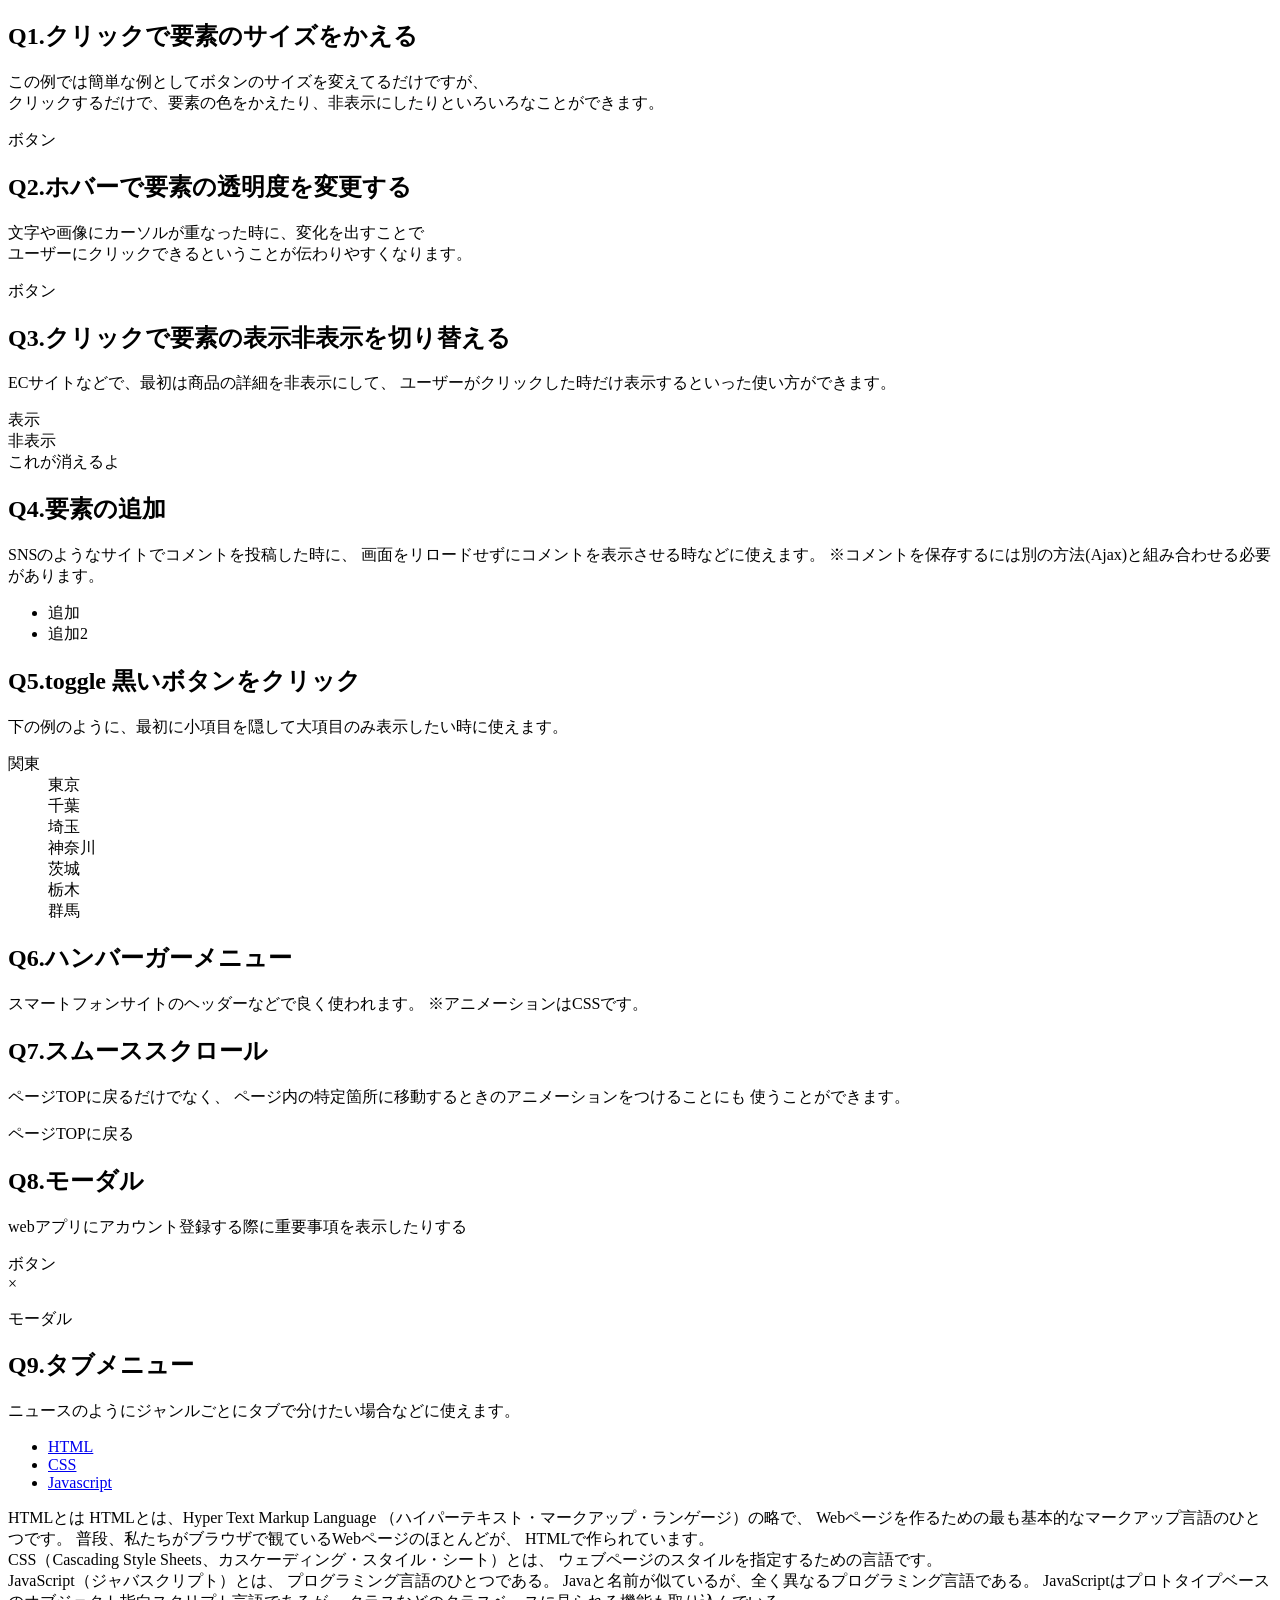
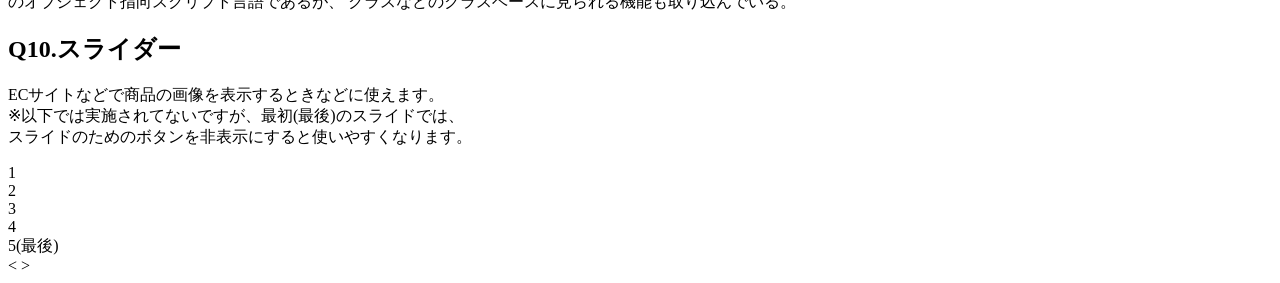
==== index.html @ c121bf34 "nitial commit" ====
<!DOCTYPE html>
<html lang="en">
<head>
    <meta charset="UTF-8">
    <meta name="viewport" content="width=device-width, initial-scale=1.0">
    <meta http-equiv="X-UA-Compatible" content="ie=edge">
    <title>jQuery練習</title>
    <link rel="stylesheet" href="assets/css/reset.css">
    <link rel="stylesheet" href="assets/css/style.css">
</head>
<body class="container">
    <div class="q-box">
      <h2>Q1.クリックで要素のサイズをかえる</h2>
      <p class="description">
        この例では簡単な例としてボタンのサイズを変えてるだけですが、<br />
        クリックするだけで、要素の色をかえたり、非表示にしたりといろいろなことができます。
      </p>
      <div class="btn-wrapper">
        <div id="js-click-btn" class="btn">ボタン</div>
      </div>
    </div>

    <div class="q-box">
            <h2>Q2.ホバーで要素の透明度を変更する</h2>
            <p class="description">
              文字や画像にカーソルが重なった時に、変化を出すことで<br />
              ユーザーにクリックできるということが伝わりやすくなります。
            </p>
            <div class="btn-wrapper">
              <div id="js-hover-btn" class="btn">ボタン</div>
            </div>
          </div>

         <div class="q-box">
                <h2>Q3.クリックで要素の表示非表示を切り替える</h2>
                <p class="description">
                  ECサイトなどで、最初は商品の詳細を非表示にして、
                  ユーザーがクリックした時だけ表示するといった使い方ができます。
                </p>
                <div class="btn-wrapper">
                  <div id="js-show-btn" class="btn">表示</div>
                  <div id="js-hide-btn" class="btn">非表示</div>
                  <div class="box-wrapper">
                    <div id="js-target-element" class="box">これが消えるよ</div>
                  </div>
                </div>
              </div>


              <div class="q-box">
                    <h2>Q4.要素の追加</h2>
                    <p class="description">
                      SNSのようなサイトでコメントを投稿した時に、
                      画面をリロードせずにコメントを表示させる時などに使えます。
                      ※コメントを保存するには別の方法(Ajax)と組み合わせる必要があります。
                    </p>
                    <div class="btn-wrapper">
                      <ul>
                        <li id="js-add-btn" class="btn">追加</li>
                        <li id="js-add-btn2" class="btn">追加2</li>
                      </ul>
                    </div>
                  </div>




                  <div class="q-box">
                        <h2>Q5.toggle 黒いボタンをクリック</h2>
                        <p class="description">
                          下の例のように、最初に小項目を隠して大項目のみ表示したい時に使えます。
                        </p>
                        <dl class="toggle-menu">
                          <dt class="js-toggle">関東</dt>
                          <dd>東京</dd>
                          <dd>千葉</dd>
                          <dd>埼玉</dd>
                          <dd>神奈川</dd>
                          <dd>茨城</dd>
                          <dd>栃木</dd>
                          <dd>群馬</dd>
                        </dl>
                      </div>




                      <div class="q-box">
                            <h2>Q6.ハンバーガーメニュー</h2>
                            <p class="description">
                              スマートフォンサイトのヘッダーなどで良く使われます。
                              ※アニメーションはCSSです。
                            </p>
                            <div id="toggle" class="js-hamburger hamburger">
                              <span></span>
                            </div>
                          </div>
                      
                          <div class="q-box">
                            <h2>Q7.スムーススクロール</h2>
                            <p class="description">
                              ページTOPに戻るだけでなく、
                              ページ内の特定箇所に移動するときのアニメーションをつけることにも
                              使うことができます。
                            </p>
                            <div class="btn-wrapper">
                              <a class="btn js-scroll">ページTOPに戻る</a>
                            </div>
                          </div>
                      
                          <div class="q-box">
                            <h2>Q8.モーダル</h2>
                            <p class="description">
                              webアプリにアカウント登録する際に重要事項を表示したりする
                            </p>
                            <div class="btn-wrapper modal-wrapper">
                              <div class="btn js-modal">ボタン</div>
                              <div class="modal-content">
                                <div class="modal-close js-modal-close">
                                  <span>×</span>
                                </div>
                                <p>モーダル</p>
                              </div>
                              <div id="modal-bg" class="js-modal-close"></div>
                            </div>
                          </div>
                      
                          <div class="q-box">
                            <h2>Q9.タブメニュー</h2>
                            <p class="description">
                              ニュースのようにジャンルごとにタブで分けたい場合などに使えます。
                            </p>
                            <div class="d-flex">
                              <ul class="tab-nav">
                                <li><a href="#tab01" class="active">HTML</a></li>
                                <li><a href="#tab02">CSS</a></li>
                                <li><a href="#tab03">Javascript</a></li>
                              </ul>
                              <div class="tab-content">
                                <div id="tab01" class="active">
                                  HTMLとは HTMLとは、Hyper Text Markup Language
                                  （ハイパーテキスト・マークアップ・ランゲージ）の略で、
                                  Webページを作るための最も基本的なマークアップ言語のひとつです。
                                  普段、私たちがブラウザで観ているWebページのほとんどが、
                                  HTMLで作られています。
                                </div>
                                <div id="tab02">
                                  CSS（Cascading Style
                                  Sheets、カスケーディング・スタイル・シート）とは、
                                  ウェブページのスタイルを指定するための言語です。
                                </div>
                                <div id="tab03">
                                  JavaScript（ジャバスクリプト）とは、
                                  プログラミング言語のひとつである。
                                  Javaと名前が似ているが、全く異なるプログラミング言語である。
                                  JavaScriptはプロトタイプベースのオブジェクト指向スクリプト言語であるが、
                                  クラスなどのクラスベースに見られる機能も取り込んでいる。
                                </div>
                              </div>
                            </div>
                          </div>
                      
                          <div class="q-box">
                            <h2>Q10.スライダー</h2>
                            <p class="description">
                              ECサイトなどで商品の画像を表示するときなどに使えます。<br />
                              ※以下では実施されてないですが、最初(最後)のスライドでは、<br />
                              スライドのためのボタンを非表示にすると使いやすくなります。
                            </p>
                            <div class="d-flex">
                              <div class="slider">
                                <div class="slide-wrapper">
                                  <div class="slide"><span class="slide-text">1</span></div>
                                  <div class="slide"><span class="slide-text">2</span></div>
                                  <div class="slide"><span class="slide-text">3</span></div>
                                  <div class="slide"><span class="slide-text">4</span></div>
                                  <div class="slide"><span class="slide-text">5(最後)</span></div>
                                </div>
                                <span class="prev-slider"><</span>
                                <span class="next-slider">></span>
                              </div>
                            </div>
                          </div>

    

    
    
    <script src="https://ajax.googleapis.com/ajax/libs/jquery/3.4.1/jquery.min.js"></script>
    <!-- CDNをJavaScriptの上に書く -->
    <script src="assets/js/app.js"></script>
</body>
</html>
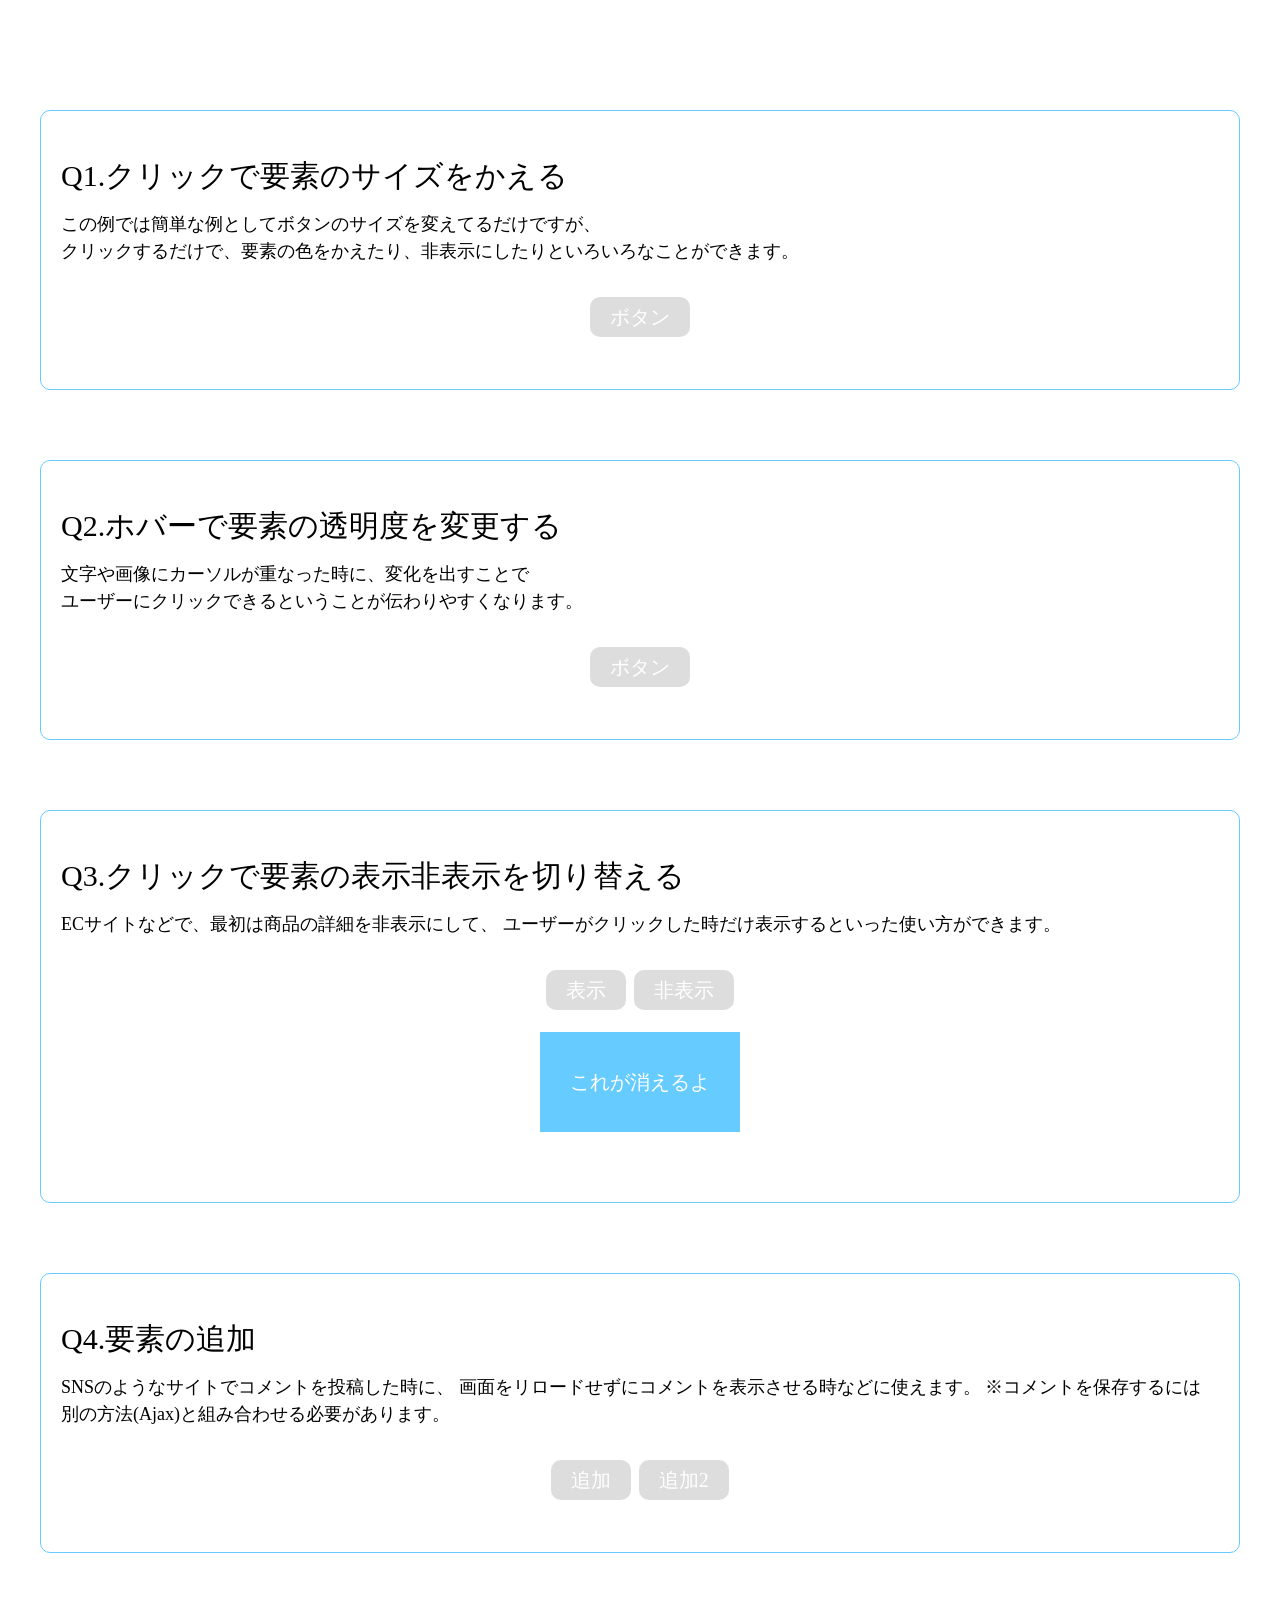
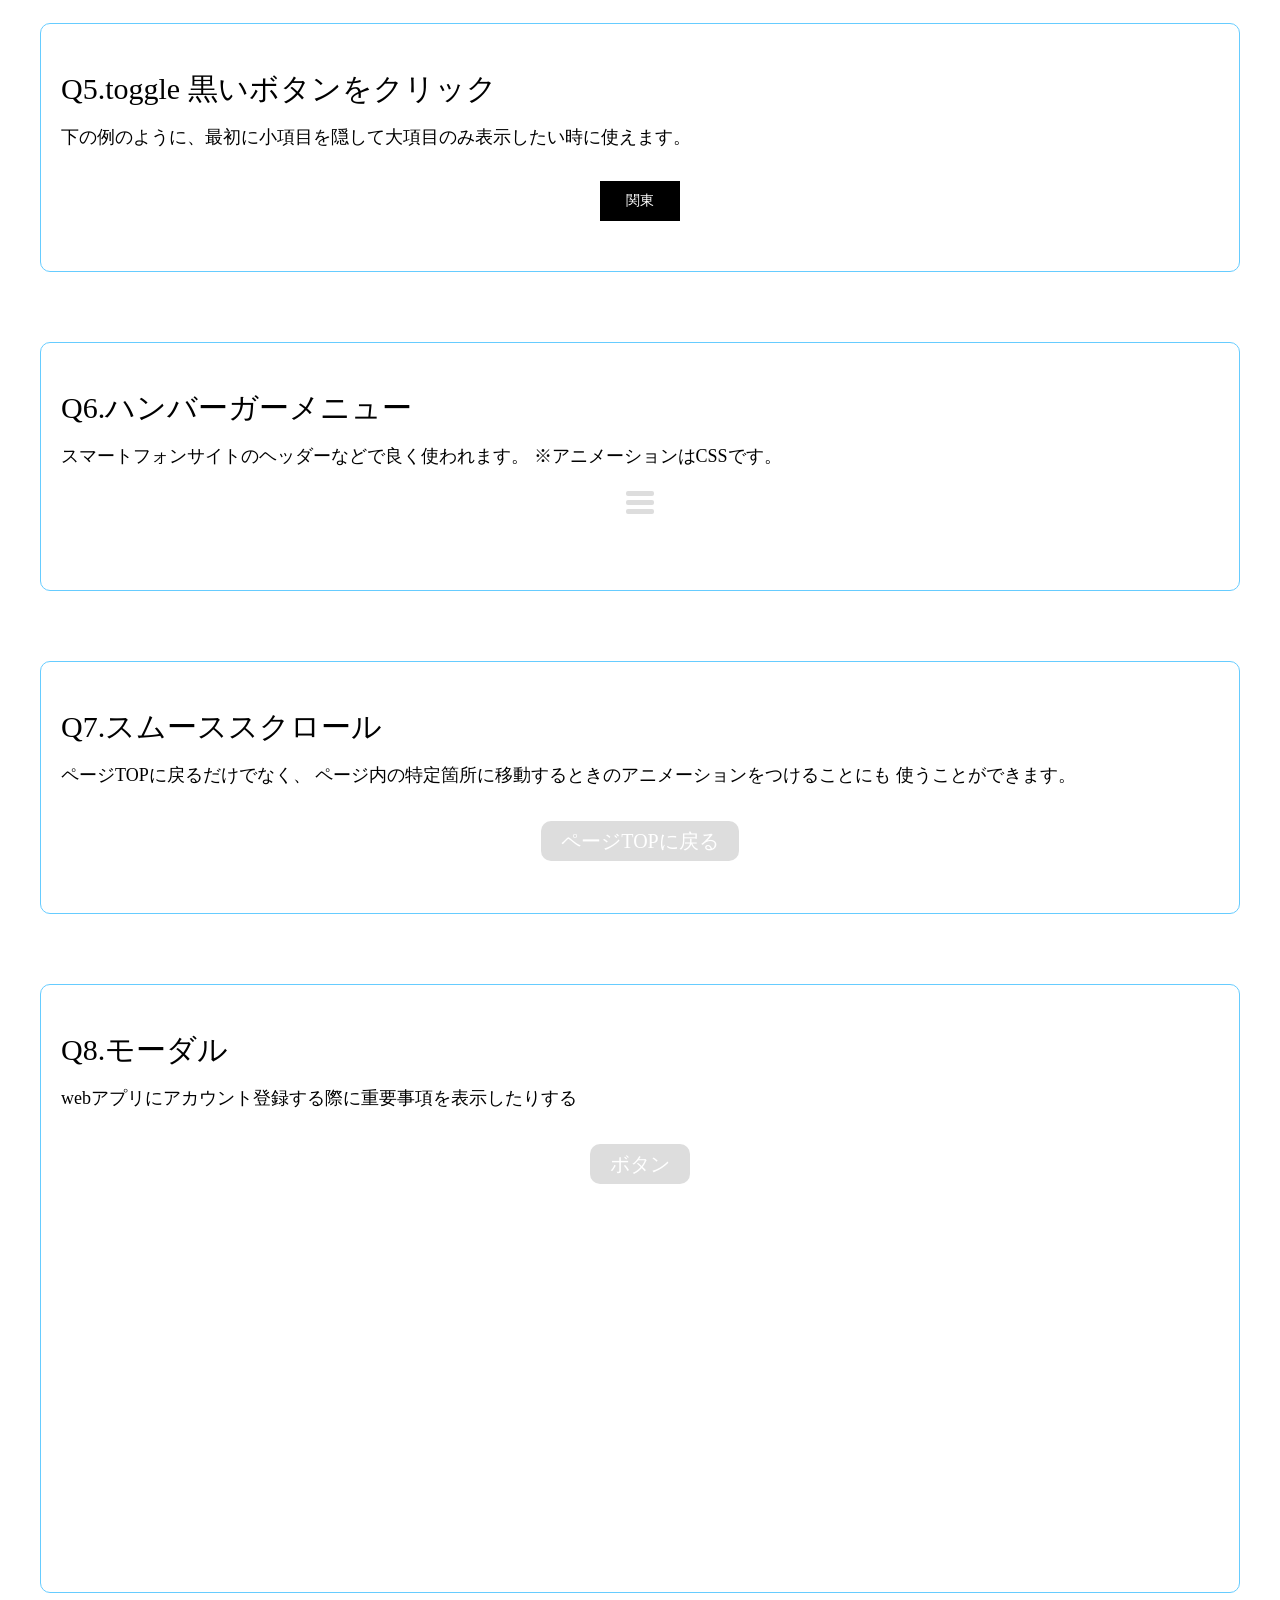
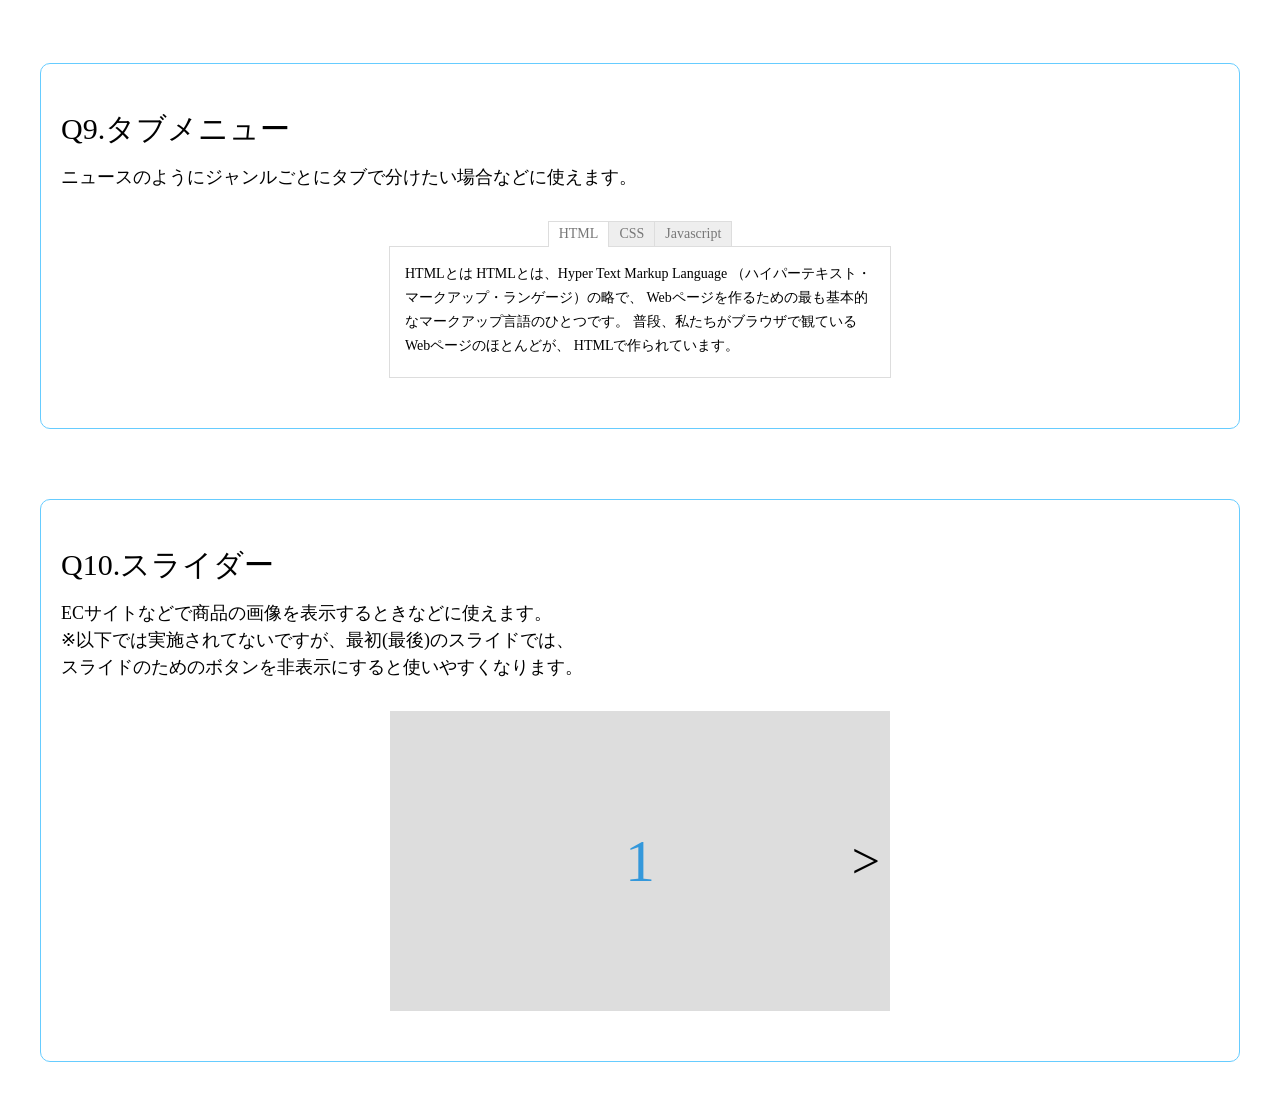
==== commit 670b84a2: "今日の宿題 メニューを追加しました。" ====
--- a/index.html
+++ b/index.html
@@ -108,6 +108,11 @@
                             </div>
                           </div>
                       
+
+
+
+
+
                           <div class="q-box">
                             <h2>Q8.モーダル</h2>
                             <p class="description">
@@ -124,6 +129,12 @@
                               <div id="modal-bg" class="js-modal-close"></div>
                             </div>
                           </div>
+
+
+
+
+
+
                       
                           <div class="q-box">
                             <h2>Q9.タブメニュー</h2>
@@ -176,11 +187,17 @@
                                   <div class="slide"><span class="slide-text">4</span></div>
                                   <div class="slide"><span class="slide-text">5(最後)</span></div>
                                 </div>
-                                <span class="prev-slider"><</span>
+                                <span class="prev-slider"></span>
                                 <span class="next-slider">></span>
                               </div>
                             </div>
                           </div>
+
+
+
+    
+
+  
 
     
 
--- a/assets/css/style.css
+++ b/assets/css/style.css
@@ -0,0 +1,310 @@
+body {
+    line-height: 1;
+    font-size: 14px;
+  }
+  
+  .container {
+    padding: 40px;
+  }
+  
+  .title-box {
+    padding: 20px 20px 0 20px;
+    background-color: #66ccff;
+    color: #fff;
+  }
+  
+  .title-box h1 {
+    font-size: 40px;
+    margin-bottom: 20px;
+  }
+  
+  .q-box {
+    margin-top: 70px;
+    border: 1px solid #66ccff;
+    padding: 50px 20px;
+    border-radius: 10px;
+  }
+  
+  .q-box h2 {
+    font-size: 30px;
+    margin-bottom: 20px;
+  }
+  
+  .description {
+    margin-bottom: 30px;
+    font-size: 18px;
+    line-height: 27px;
+  }
+  
+  .btn {
+    background-color: #ddd;
+    margin: 2px;
+    display: inline-block;
+    color: #fff;
+    padding: 10px 20px;
+    font-size: 20px;
+    border-radius: 10px;
+    cursor: pointer;
+  }
+  
+  .opacity {
+    opacity: 0.5;
+  }
+  
+  .box-wrapper {
+    height: 100px;
+    width: 200px;
+    text-align: center;
+    margin: 20px auto;
+  }
+  
+  .box {
+    width: 200px;
+    background-color: #66ccff;
+    color: #fff;
+    line-height: 100px;
+    font-size: 20px;
+  }
+  
+  .d-flex {
+    display: flex;
+    justify-content: center;
+    align-items: center;
+    flex-direction: column;
+  }
+  
+  /* ボタンのサイズを変更 */
+  .btn-wrapper {
+    text-align: center;
+  }
+  
+  .large-btn {
+    padding: 15px 30px;
+  }
+  /* ボタンのサイズを変更ここまで */
+  
+  /* toggle */
+  .toggle-menu dt {
+    margin: 0 auto;
+    width: 80px;
+    line-height: 40px;
+    text-align: center;
+    background-color: #000;
+    color: #fff;
+    cursor: pointer;
+  }
+  
+  .toggle-menu > dd {
+    display: none;
+    margin: 0 auto;
+    background-color: #fff;
+    border: 1px solid #000;
+    box-sizing: border-box;
+    width: 80px;
+    line-height: 40px;
+    text-align: center;
+    color: #000;
+    cursor: pointer;
+  }
+  
+  .toggle-menu dd + dd {
+    border-top: none;
+  }
+  /* toggleここまで */
+  
+  /* ハンバーガーメニュー */
+  .hamburger {
+    width: 28px;
+    height: 30px;
+    margin: 30px auto 10px;
+  }
+  
+  .hamburger span:after,
+  .hamburger span:before {
+    content: "";
+    position: absolute;
+    left: 0;
+    top: -9px;
+  }
+  
+  .hamburger span:after {
+    top: 9px;
+  }
+  
+  .hamburger span {
+    position: relative;
+    display: block;
+  }
+  
+  .hamburger span,
+  .hamburger span:after,
+  .hamburger span:before {
+    width: 100%;
+    height: 5px;
+    background-color: #ddd;
+    transition: all 0.5s; /*←アニメーション*/
+    backface-visibility: hidden;
+    border-radius: 2px;
+  }
+  
+  .hamburger.on span {
+    background-color: transparent;
+  }
+  
+  .hamburger.on span:before {
+    transform: rotate(45deg) translate(5px, 5px);
+  }
+  
+  .hamburger.on span:after {
+    transform: rotate(-45deg) translate(7px, -8px);
+  }
+  /* ハンバーガーメニューここまで */
+  
+  /* モーダル */
+  .modal-close {
+    text-align: right;
+    padding: 10px;
+    font-size: 30px;
+    cursor: pointer;
+  }
+  
+  .modal-wrapper {
+    min-height: 400px;
+  }
+  
+  .modal-content {
+    display: none;
+    position: relative;
+    top: 50%;
+    left: 50%;
+    width: 500px;
+    height: 300px;
+    margin-top: -150px;
+    margin-left: -250px;
+    background-color: #fff;
+    z-index: 2;
+  }
+  
+  #modal-bg {
+    display: none;
+    background-color: rgba(0, 0, 0, 0.7);
+    position: fixed;
+    top: 0;
+    left: 0;
+    right: 0;
+    bottom: 0;
+    z-index: 1;
+  }
+  
+  .modal-open {
+    overflow: hidden;
+  }
+  
+  /* モーダルここまで */
+  
+  /* タブメニュー */
+  .tab-nav {
+    display: flex;
+  }
+  
+  .tab-nav li {
+    border-right: 1px solid #ddd;
+    border-top: 1px solid #ddd;
+    background-color: #eee;
+  }
+  
+  .tab-nav li:first-child {
+    border-left: 1px solid #ddd;
+  }
+  
+  .tab-nav li a {
+    display: block;
+    padding: 5px 10px;
+    color: #777;
+    text-decoration: none;
+  }
+  
+  .tab-nav li a.active {
+    border-bottom: 1px solid #fff;
+    background-color: #fff;
+    margin-bottom: -1px;
+  }
+  
+  .tab-content {
+    width: 500px;
+    border: 1px solid #ddd;
+    z-index: -1;
+  }
+  
+  .tab-content > .active {
+    display: block;
+  }
+  
+  .tab-content > div {
+    display: none;
+    padding: 15px;
+    height: 100px;
+    line-height: 24px;
+  }
+  /* タブメニューここまで */
+  
+  /* スライダー */
+  .slider {
+    box-sizing: border-box;
+    width: 500px;
+    height: 300px;
+    overflow: hidden;
+    position: relative;
+  }
+  
+  .slide-wrapper {
+    position: absolute;
+  }
+  
+  .slide {
+    box-sizing: border-box;
+    background-color: #ddd;
+    width: 500px;
+    height: 300px;
+    float: left;
+    text-align: center;
+  }
+  
+  .slide-text {
+    font-size: 60px;
+    line-height: 300px;
+    color: #3498db;
+  }
+  
+  .prev-slider {
+    position: absolute;
+    top: 50%;
+    left: 2%;
+    cursor: pointer;
+    font-size: 50px;
+    margin-top: -25px;
+  }
+  
+  .next-slider {
+    position: absolute;
+    top: 50%;
+    right: 2%;
+    cursor: pointer;
+    font-size: 50px;
+    margin-top: -25px;
+  }
+  
+  /* スライダーここまで */
+
+
+
+
+  .js-toggle {
+    /* 300ミリ秒 */
+    transition: background .3s;
+    /* transition: 0.3s; */
+  }
+  .js-toggle.on {
+    background: #ff0033;
+    color: #000;
+  }
